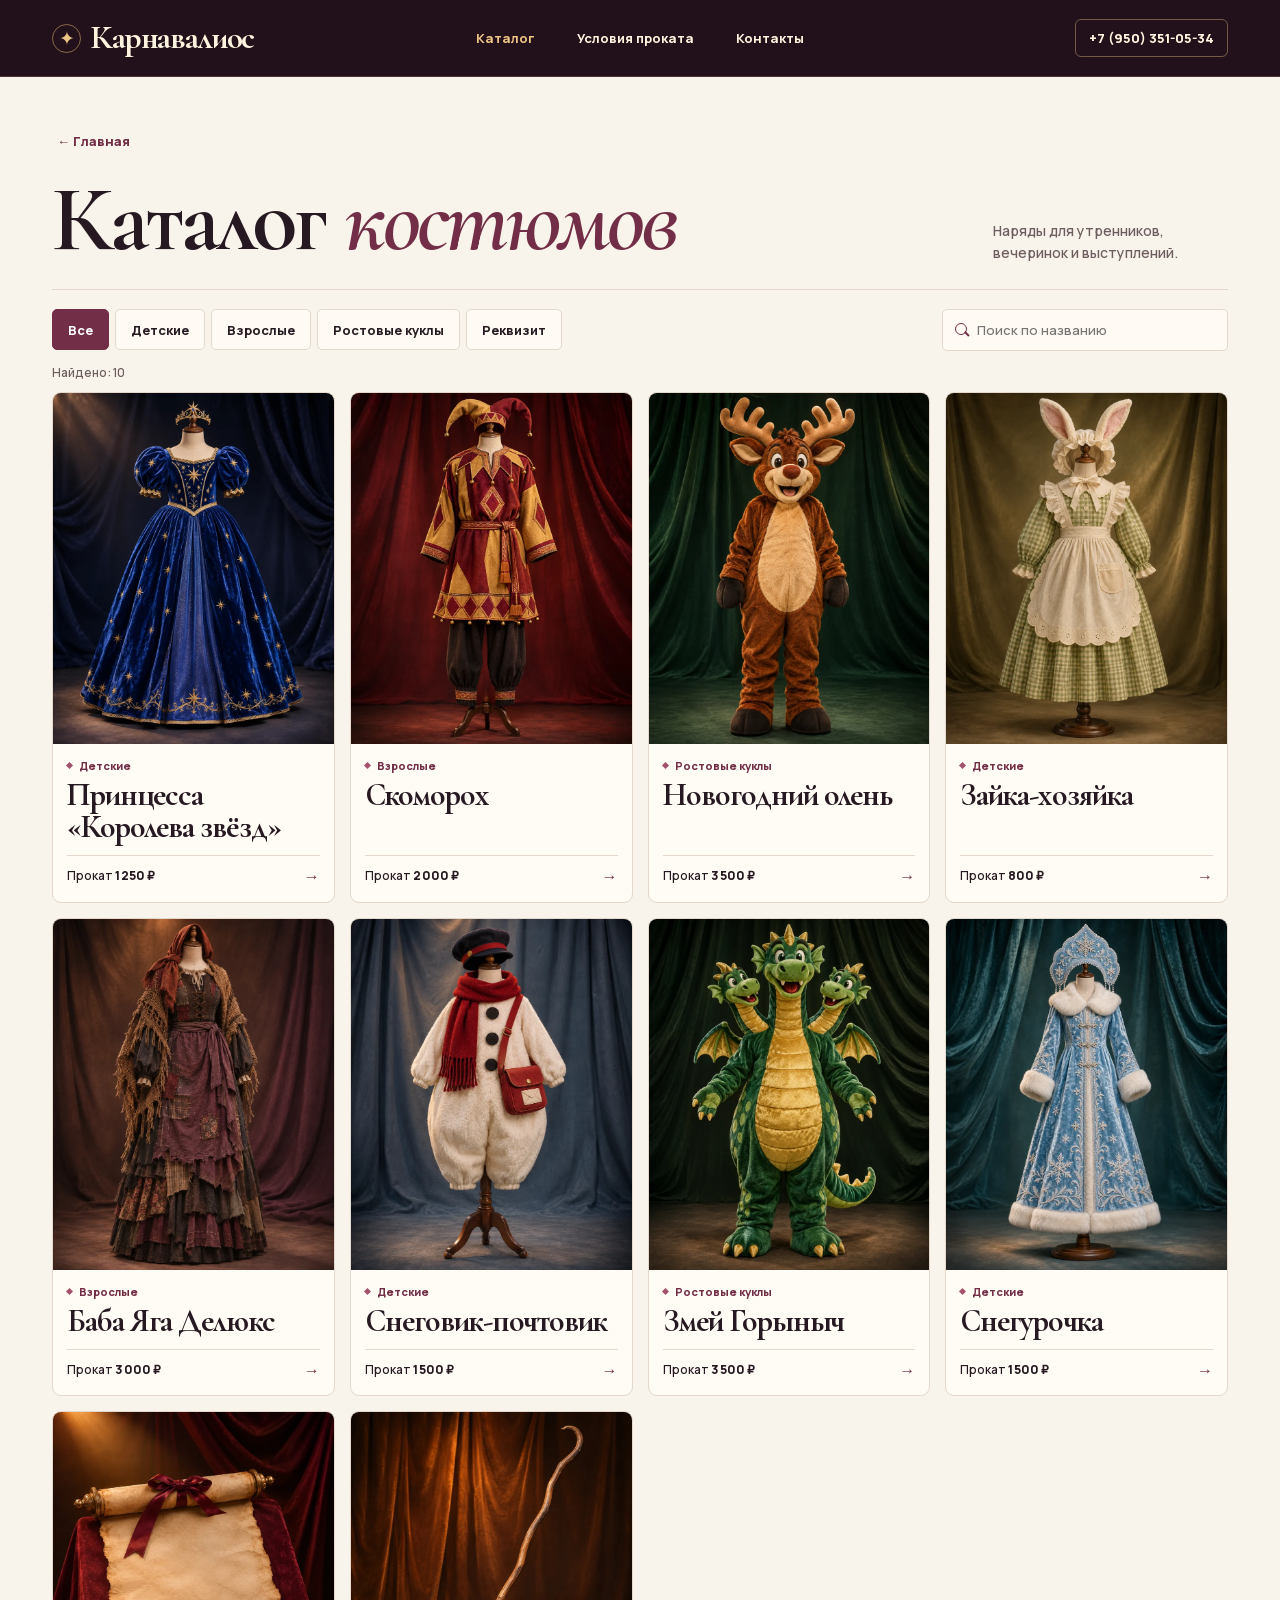
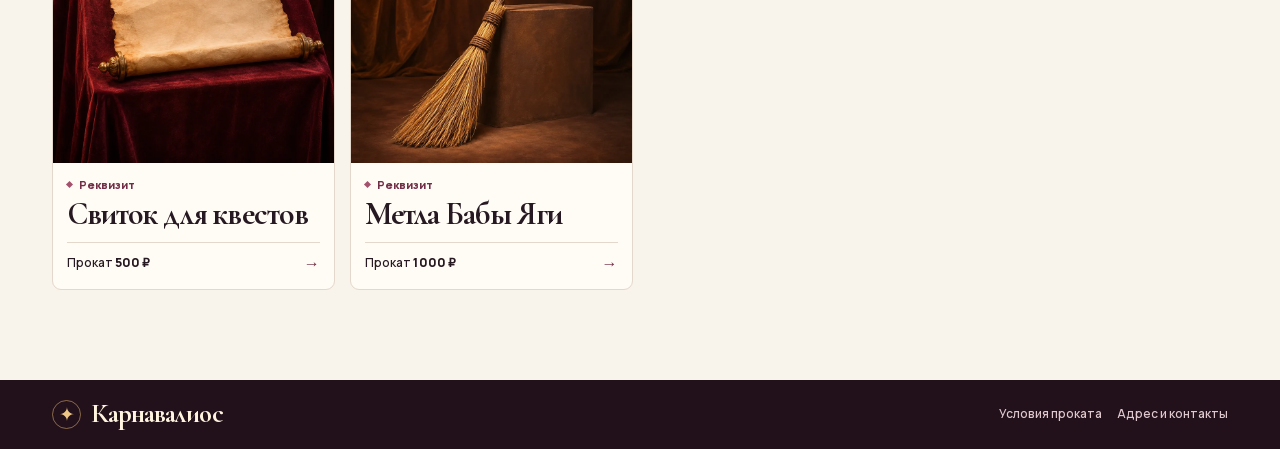
==== catalogue.html @ c1045f60 "Publish Carnavalios with virtual try-on" ====
<!doctype html>
<html lang="ru">
<head>
  <meta charset="utf-8">
  <meta name="viewport" content="width=device-width, initial-scale=1">
  <meta name="robots" content="noindex">
  <meta name="theme-color" content="#26131c">
  <meta name="description" content="Каталог детских и взрослых карнавальных костюмов, ростовых кукол и реквизита в Нижнем Новгороде.">
  <title>Каталог костюмов — Карнавалиос</title>
  <link rel="stylesheet" href="style.css">
  <script src="app.js" defer></script>
</head>
<body>
  <a class="skip" href="#main">К содержанию</a>
  <header class="header">
    <div class="wrap header-inner">
      <a class="brand" href="index.html" aria-label="Карнавалиос, главная"><span class="brand-mark" aria-hidden="true">✦</span>Карнавалиос</a>
      <nav class="navigation" aria-label="Основная навигация">
        <a href="catalogue.html" aria-current="page">Каталог</a>
        <a href="index.html#rental">Условия проката</a>
        <a href="index.html#contacts">Контакты</a>
      </nav>
      <a class="header-phone" href="tel:+79503510534">+7 (950) 351-05-34</a>
    </div>
  </header>
  <main id="main">
    <section class="shop wrap" aria-labelledby="shop-title">
      <a class="back-link" href="index.html"><span aria-hidden="true">←</span> Главная</a>
      <div class="shop-heading">
        <h1 id="shop-title">Каталог <em>костюмов</em></h1>
        <p>Наряды для утренников, вечеринок и выступлений.</p>
      </div>

      <div class="shop-toolbar">
        <div class="shop-filters" role="group" aria-label="Разделы каталога">
          <button type="button" data-group="" aria-pressed="true">Все</button>
          <button type="button" data-group="kids" aria-pressed="false">Детские</button>
          <button type="button" data-group="adults" aria-pressed="false">Взрослые</button>
          <button type="button" data-group="mascots" aria-pressed="false">Ростовые куклы</button>
          <button type="button" data-group="props" aria-pressed="false">Реквизит</button>
        </div>
        <label class="shop-search">
          <span class="search-icon" aria-hidden="true"></span>
          <input type="search" id="search" aria-label="Поиск по каталогу" placeholder="Поиск по названию" autocomplete="off">
        </label>
      </div>
      <p class="shop-count" id="results-count" role="status"></p>
      <div class="product-grid" id="products">
        <!-- products:start -->
        <a class="product-card" data-group="kids" href="costumes/princess.html">
          <div class="product-image"><img src="assets/costumes/princess.webp" alt="" width="820" height="1025"></div>
          <div class="product-card-info">
            <p class="product-category">Детские</p>
            <h2>Принцесса «Королева звёзд»</h2>
            <p class="product-bottom"><span>Прокат <strong>1 250 ₽</strong></span><span aria-hidden="true">→</span></p>
          </div>
        </a>
        <a class="product-card" data-group="adults" href="costumes/jester.html">
          <div class="product-image"><img src="assets/costumes/jester.webp" alt="" width="820" height="1025"></div>
          <div class="product-card-info">
            <p class="product-category">Взрослые</p>
            <h2>Скоморох</h2>
            <p class="product-bottom"><span>Прокат <strong>2 000 ₽</strong></span><span aria-hidden="true">→</span></p>
          </div>
        </a>
        <a class="product-card" data-group="mascots" href="costumes/reindeer.html">
          <div class="product-image"><img src="assets/costumes/reindeer.webp" alt="" width="820" height="1025"></div>
          <div class="product-card-info">
            <p class="product-category">Ростовые куклы</p>
            <h2>Новогодний олень</h2>
            <p class="product-bottom"><span>Прокат <strong>3 500 ₽</strong></span><span aria-hidden="true">→</span></p>
          </div>
        </a>
        <a class="product-card" data-group="kids" href="costumes/rabbit.html">
          <div class="product-image"><img src="assets/costumes/rabbit.webp" alt="" width="820" height="1025"></div>
          <div class="product-card-info">
            <p class="product-category">Детские</p>
            <h2>Зайка-хозяйка</h2>
            <p class="product-bottom"><span>Прокат <strong>800 ₽</strong></span><span aria-hidden="true">→</span></p>
          </div>
        </a>
        <a class="product-card" data-group="adults" href="costumes/baba-yaga.html">
          <div class="product-image"><img src="assets/costumes/baba-yaga.webp" alt="" width="820" height="1025" loading="lazy"></div>
          <div class="product-card-info">
            <p class="product-category">Взрослые</p>
            <h2>Баба Яга Делюкс</h2>
            <p class="product-bottom"><span>Прокат <strong>3 000 ₽</strong></span><span aria-hidden="true">→</span></p>
          </div>
        </a>
        <a class="product-card" data-group="kids" href="costumes/snowman.html">
          <div class="product-image"><img src="assets/costumes/snowman.webp" alt="" width="820" height="1025" loading="lazy"></div>
          <div class="product-card-info">
            <p class="product-category">Детские</p>
            <h2>Снеговик-почтовик</h2>
            <p class="product-bottom"><span>Прокат <strong>1 500 ₽</strong></span><span aria-hidden="true">→</span></p>
          </div>
        </a>
        <a class="product-card" data-group="mascots" href="costumes/dragon.html">
          <div class="product-image"><img src="assets/costumes/dragon.webp" alt="" width="820" height="1025" loading="lazy"></div>
          <div class="product-card-info">
            <p class="product-category">Ростовые куклы</p>
            <h2>Змей Горыныч</h2>
            <p class="product-bottom"><span>Прокат <strong>3 500 ₽</strong></span><span aria-hidden="true">→</span></p>
          </div>
        </a>
        <a class="product-card" data-group="kids" href="costumes/snow-maiden.html">
          <div class="product-image"><img src="assets/costumes/snow-maiden.webp" alt="" width="820" height="1025" loading="lazy"></div>
          <div class="product-card-info">
            <p class="product-category">Детские</p>
            <h2>Снегурочка</h2>
            <p class="product-bottom"><span>Прокат <strong>1 500 ₽</strong></span><span aria-hidden="true">→</span></p>
          </div>
        </a>
        <a class="product-card" data-group="props" href="costumes/scroll.html">
          <div class="product-image"><img src="assets/costumes/scroll.webp" alt="" width="820" height="1025" loading="lazy"></div>
          <div class="product-card-info">
            <p class="product-category">Реквизит</p>
            <h2>Свиток для квестов</h2>
            <p class="product-bottom"><span>Прокат <strong>500 ₽</strong></span><span aria-hidden="true">→</span></p>
          </div>
        </a>
        <a class="product-card" data-group="props" href="costumes/broom.html">
          <div class="product-image"><img src="assets/costumes/broom.webp" alt="" width="820" height="1025" loading="lazy"></div>
          <div class="product-card-info">
            <p class="product-category">Реквизит</p>
            <h2>Метла Бабы Яги</h2>
            <p class="product-bottom"><span>Прокат <strong>1 000 ₽</strong></span><span aria-hidden="true">→</span></p>
          </div>
        </a>
        <!-- products:end -->
      </div>
      <div class="empty" id="empty" hidden>
        <p>По этому запросу ничего не нашлось.</p>
        <button type="button" id="reset-filters" class="text-button">Показать все позиции</button>
      </div>
    </section>
  </main>
  <footer class="footer">
    <div class="wrap footer-inner">
      <a class="brand" href="index.html"><span class="brand-mark" aria-hidden="true">✦</span>Карнавалиос</a>
      <nav aria-label="Информация о прокате">
        <a href="index.html#rental">Условия проката</a>
        <a href="index.html#contacts">Адрес и контакты</a>
      </nav>
    </div>
  </footer>
</body>
</html>
---- style.css ----
@font-face { font-family: Manrope; src: url(assets/sans-normal-latin.woff2) format("woff2"); font-weight: 400 800; font-display: swap; }
@font-face { font-family: Manrope; src: url(assets/sans-normal-cyrillic.woff2) format("woff2"); font-weight: 400 800; font-display: swap; unicode-range: U+0400-045F, U+0490-0491, U+04B0-04B1, U+2116; }
@font-face { font-family: Cormorant; src: url(assets/serif-normal-latin.woff2) format("woff2"); font-weight: 500 700; font-display: swap; }
@font-face { font-family: Cormorant; src: url(assets/serif-normal-cyrillic.woff2) format("woff2"); font-weight: 500 700; font-display: swap; unicode-range: U+0400-045F, U+0490-0491, U+04B0-04B1, U+2116; }
@font-face { font-family: Cormorant; src: url(assets/serif-italic-latin.woff2) format("woff2"); font-weight: 500 700; font-style: italic; font-display: swap; }
@font-face { font-family: Cormorant; src: url(assets/serif-italic-cyrillic.woff2) format("woff2"); font-weight: 500 700; font-style: italic; font-display: swap; unicode-range: U+0400-045F, U+0490-0491, U+04B0-04B1, U+2116; }
:root {
  --paper: #f8f4eb;
  --ink: #271921;
  --dark: #26131c;
  --wine: #722e47;
  --quiet: #6d5d5f;
  --line: #e4d8cc;
  --gold: #edc585;
  --ivory: #fff4df;
  --title: Cormorant, Georgia, serif;
  color: var(--ink);
  background: var(--paper);
  font-family: Manrope, Arial, sans-serif;
  font-weight: 550;
  line-height: 1.55;
}
* { box-sizing: border-box; }
html { scroll-behavior: smooth; }
body, p, h1, h2, h3 { margin: 0; }
a { color: inherit; text-decoration: none; }
button, input, select { font: inherit; color: inherit; }
button { cursor: pointer; }
button:disabled { cursor: default; }
img { display: block; width: 100%; height: auto; }
:focus-visible { outline: 2px solid #ad5478; outline-offset: 4px; }
[hidden] { display: none !important; }
.wrap { width: min(100% - 104px, 1264px); margin-inline: auto; }
.skip { position: fixed; top: 8px; left: 8px; z-index: 6; padding: 10px 14px; background: white; clip-path: inset(50%); }
.skip:focus { clip-path: none; }
.header { background: #22101a; color: var(--ivory); border-bottom: 1px solid #eac68a32; }
.header-inner { min-height: 76px; display: grid; grid-template-columns: 1fr auto 1fr; align-items: center; gap: 24px; }
.brand { display: inline-flex; width: max-content; align-items: center; gap: 10px; font: 700 33px/.95 var(--title); letter-spacing: -.035em; }
.brand-mark { width: 29px; height: 29px; display: grid; place-items: center; border: 1px solid #e6bd7685; border-radius: 50%; color: var(--gold); font: 19px/1 Georgia, serif; }
.navigation { display: flex; gap: clamp(20px, 3.3vw, 50px); font-size: 13px; font-weight: 750; }
.navigation a:hover, .header-phone:hover, .footer a:hover { color: var(--gold); }
.header-phone { justify-self: end; border: 1px solid #e9c78a66; border-radius: 6px; padding: 8px 13px; white-space: nowrap; font-size: 13px; font-weight: 800; }
.hero {
  position: relative;
  isolation: isolate;
  color: var(--ivory);
  background: #291019;
  overflow: hidden;
}
.hero::before, .hero::after { content: ""; position: absolute; z-index: -1; inset: 0; }
.hero::before { background: url(assets/hero.webp) center 46% / cover no-repeat; }
.hero::after { background: linear-gradient(90deg, #211019 3%, #221019f0 19%, #2210199c 37%, #22101919 63%, transparent 79%); }
.hero-inner { min-height: clamp(498px, 45vw, 655px); display: flex; align-items: center; }
.hero-content { position: relative; width: min(58%, 665px); padding-block: 48px 58px; }
.location { display: flex; align-items: center; gap: 9px; color: #f2d4a2; font-size: 12px; font-weight: 750; }
.location::before { content: ""; width: 6px; height: 6px; flex: none; background: var(--gold); transform: rotate(45deg); }
h1, h2 { font-family: var(--title); font-weight: 650; letter-spacing: -.042em; }
h1 { font-size: clamp(65px, 6.55vw, 101px); line-height: .84; margin: 25px 0 22px; }
h1 em { color: var(--gold); font-weight: 600; }
.hero-description { max-width: 370px; font-size: clamp(14px, 1.18vw, 17px); color: #f1ded1; }
.button { display: inline-flex; min-height: 46px; align-items: center; justify-content: center; gap: 16px; border: 1px solid transparent; border-radius: 6px; padding: 10px 17px; font-size: 13px; font-weight: 800; line-height: 1.3; transition: background .2s, color .2s, border-color .2s; text-align: center; }
.hero .button { margin-top: 25px; min-height: 50px; }
.button-gold { background: var(--gold); color: #27171e; }
.button-gold:hover { background: #ffda9b; }
.button-outline { background: transparent; border-color: #b99e9b; color: var(--ink); }
.button-outline:hover { background: #f1e6dd; border-color: var(--wine); }
.button-dark { background: var(--wine); color: white; }
.button-dark:hover { background: #562138; }
section[id] { scroll-margin-top: 16px; }
.catalogue { padding-block: clamp(55px, 6.2vw, 88px); }
.section-heading { display: flex; align-items: end; justify-content: space-between; gap: 24px; margin-bottom: 25px; }
h2 { font-size: clamp(43px, 5.4vw, 77px); line-height: .92; }
h2 em { color: var(--wine); font-weight: 600; }
.collections { display: grid; grid-template-columns: repeat(4, minmax(0, 1fr)); gap: 12px; }
.collection {
  position: relative;
  isolation: isolate;
  display: grid;
  align-items: end;
  min-height: clamp(164px, 18vw, 247px);
  border: 1px solid transparent;
  border-radius: 8px;
  overflow: hidden;
  text-align: left;
  padding: 0;
  background: #361c2d;
  color: #fff3de;
}
.collection img { position: absolute; inset: 0; height: 100%; object-fit: cover; object-position: 50% 47%; transition: transform .4s ease; }
.collection:hover img { transform: scale(1.045); }
.collection::after { content: ""; position: absolute; inset: 26% 0 0; background: linear-gradient(transparent, #170a13e9); pointer-events: none; }
.collection-name { position: relative; z-index: 1; display: flex; justify-content: space-between; align-items: center; gap: 8px; padding: 11px 15px; font: 700 clamp(23px, 2.6vw, 38px)/1 var(--title); letter-spacing: -.025em; }
.collection-name span { font: 16px/1 Manrope, sans-serif; color: var(--gold); }
.catalogue-link, .back-link, .breadcrumbs { color: var(--wine); font-size: 13px; font-weight: 800; }
.catalogue-link { padding: 5px 0; flex: none; }
.catalogue-link span, .back-link span, .breadcrumbs a span { margin-inline-start: 5px; }
.catalogue-link:hover, .back-link:hover, .breadcrumbs a:hover { text-decoration: underline; text-underline-offset: 4px; }

.rental {
  background: radial-gradient(ellipse at 50% 0, #5b293c 0, transparent 55%), #291620;
  color: var(--ivory);
  padding-block: clamp(58px, 7vw, 104px);
}
.rental-heading { text-align: center; margin-bottom: clamp(26px, 4vw, 45px); }
.rental h2 em { color: var(--gold); }
.rental-heading > p { margin-top: 14px; color: #e5ced0; font-size: 14px; }
.rental-scenes { display: grid; grid-template-columns: repeat(3, minmax(0, 1fr)); gap: 16px; margin: 0; padding: 0; list-style: none; }
.rental-scene {
  display: flex;
  flex-direction: column;
  min-width: 0;
  overflow: hidden;
  border: 1px solid #e3b78149;
  border-radius: 10px;
  background: #311923;
  transition: border-color .25s, transform .25s;
}
.rental-scene:hover { transform: translateY(-5px); border-color: #e3b7819a; }
.scene-art {
  position: relative;
  display: grid;
  place-items: center;
  min-height: 125px;
  color: #efc688;
  background: radial-gradient(ellipse at 50% -9%, #d5a36656, transparent 72%), #3b1b2b;
  overflow: hidden;
  border-bottom: 1px dashed #e3b78149;
}
.rental-scene:nth-child(2) .scene-art { background-color: #362330; }
.rental-scene:nth-child(3) .scene-art { background-color: #4b2531; }
.scene-art::before, .scene-art::after { content: ""; position: absolute; width: 85%; height: 42%; bottom: -31%; border: 1px solid #e3b78133; border-radius: 50%; }
.scene-art::after { width: 68%; bottom: -35%; }
.scene-icon { display: block; position: relative; }
.icon-hanger { width: 66px; height: 51px; }
.icon-hanger::before {
  content: "";
  position: absolute;
  width: 14px;
  height: 16px;
  top: 0;
  left: 24px;
  border: 2px solid currentColor;
  border-left-color: transparent;
  border-radius: 50% 50% 42% 0;
  transform: rotate(-19deg);
}
.icon-hanger::after {
  content: "";
  position: absolute;
  inset: 13px 0 2px;
  background: currentColor;
  clip-path: polygon(50% 0, 100% 77%, 100% 100%, 0 100%, 0 77%, 50% 0, 50% 8%, 3.5% 81%, 3.5% 94%, 96.5% 94%, 96.5% 81%, 50% 8%);
}
.icon-calendar { width: 55px; height: 47px; margin-top: 6px; border: 2px solid currentColor; border-radius: 6px; }
.icon-calendar::before, .icon-calendar::after {
  content: "";
  position: absolute;
  inset: -8px auto auto 12px;
  width: 2px;
  height: 13px;
  background: currentColor;
  box-shadow: 25px 0 currentColor;
  border-radius: 10px;
}
.icon-calendar::after { inset: 11px 0 auto; width: auto; height: 2px; box-shadow: none; border-radius: 0; }
.icon-calendar i { position: absolute; inset: 21px auto auto 20px; width: 14px; height: 8px; border: solid currentColor; border-width: 0 0 2px 2px; transform: rotate(-45deg); }
.icon-ticket { width: 66px; height: 42px; transform: rotate(-12deg); border: 2px solid currentColor; border-radius: 5px; }
.icon-ticket::before { content: ""; position: absolute; inset: 0 15px 0 auto; border-left: 1px dashed currentColor; }
.icon-ticket i { display: grid; height: 100%; width: 47px; place-items: center; font: 22px/1 Georgia, serif; }
.scene-copy { display: flex; flex: 1; flex-direction: column; align-items: start; gap: 8px; padding: clamp(17px, 2.15vw, 28px); }
.scene-copy .scene-number, .ticket-label { color: var(--gold); font-size: 10px; font-weight: 850; letter-spacing: .17em; text-transform: uppercase; }
.scene-copy h3 { font: 700 clamp(28px, 3vw, 40px)/.96 var(--title); letter-spacing: -.03em; }
.scene-copy p { color: #e9d7d7; font-size: 13px; }
.scene-copy a { padding-top: 10px; margin-top: auto; color: var(--gold); font-size: 12px; font-weight: 800; }
.scene-copy a:hover, .rental-questions a:hover { text-decoration: underline; text-underline-offset: 3px; }
.scene-copy a span { margin-left: 4px; }
.rental-questions { margin: clamp(25px, 3vw, 42px) auto 0; max-width: 780px; }
.rental-questions details { border-bottom: 1px solid #e4bac442; padding: 11px 0; }
.rental-questions details:first-child { border-top: 1px solid #e4bac442; }
.rental-questions summary { cursor: pointer; list-style: none; display: flex; justify-content: space-between; gap: 15px; align-items: center; font-size: 13px; font-weight: 800; }
.rental-questions summary::-webkit-details-marker { display: none; }
.rental-questions summary::after { content: "+"; color: var(--gold); font-size: 18px; line-height: 1; }
.rental-questions [open] summary::after { content: "−"; }
.rental-questions p, .rental-questions a { margin-top: 7px; color: #e0cbd0; font-size: 13px; }
.rental-questions a { display: inline-block; color: var(--gold); }
.in-view { animation: enter-stage .58s both; }
.rental-scene:nth-child(2).in-view { animation-delay: .09s; }
.rental-scene:nth-child(3).in-view { animation-delay: .18s; }
.scene-art .scene-icon { transition: scale .25s; }
.rental-scene:hover .scene-icon { scale: 1.13; }
@keyframes enter-stage { from { translate: 0 15px; } to { translate: 0 0; } }

.contacts { padding-block: clamp(55px, 7vw, 97px); }
.contact-intro { display: grid; grid-template-columns: 1fr minmax(180px, 285px) auto; gap: clamp(14px, 3vw, 42px); align-items: end; margin-bottom: 24px; }
.contact-intro > p { color: var(--quiet); font-size: 14px; }
.contact-email { color: var(--wine); font-size: 13px; font-weight: 800; overflow-wrap: anywhere; }
.contact-email:hover { text-decoration: underline; text-underline-offset: 4px; }
.contact-stage {
  padding: clamp(20px, 5vw, 68px);
  border-radius: 11px;
  background:
    radial-gradient(ellipse at 50% -12%, #a35064 0%, #682c43 34%, #2d1422 89%);
  box-shadow: inset 0 0 50px #200c18aa;
  position: relative;
  isolation: isolate;
  overflow: hidden;
}
.contact-stage::before {
  content: "";
  position: absolute;
  inset: 0;
  background: repeating-linear-gradient(95deg, #200c1988, #2b0a1900 26px, #ff947528 43px, #240b1b55 70px);
  mask-image: linear-gradient(90deg, black, transparent 41%, transparent 59%, black);
  z-index: -1;
}
.visit-ticket {
  --ticket-cut: #572438;
  display: grid;
  grid-template-columns: 1.6fr 1fr;
  position: relative;
  width: min(100%, 880px);
  margin-inline: auto;
  border-radius: 10px;
  background: #f9ead0;
  box-shadow: 0 15px 28px #17081266;
}
.visit-main, .visit-stub { padding: clamp(20px, 4vw, 48px); }
.visit-main .ticket-label, .visit-stub .ticket-label { color: var(--wine); }
.ticket-city { margin-top: 12px; color: var(--quiet); font-size: 13px; }
.ticket-address { margin: 3px 0 8px; font: 700 clamp(29px, 4.05vw, 53px)/.92 var(--title); letter-spacing: -.04em; }
.ticket-route, .visit-stub > p:last-child { color: var(--quiet); font-size: 12px; }
.visit-main .button { margin-top: 17px; }
.visit-stub { position: relative; display: flex; flex-direction: column; justify-content: center; align-items: center; border-left: 1px dashed #b68b7f; text-align: center; }
.visit-stub::before, .visit-stub::after { content: ""; position: absolute; inset: -9px auto auto -10px; width: 19px; height: 19px; border-radius: 50%; background: var(--ticket-cut); }
.visit-stub::after { inset: auto auto -9px -10px; background: #341725; }
.ticket-star { display: grid; place-items: center; width: 38px; height: 38px; margin-bottom: 10px; border: 1px solid #b48372; border-radius: 50%; font: 21px/1 Georgia, serif; color: var(--wine); }
.contact-phone { display: block; margin: 6px 0 3px; font: 700 clamp(22px, 3.1vw, 39px)/1 var(--title); white-space: nowrap; }
.contact-phone:hover { color: var(--wine); }

.shop { padding-block: clamp(28px, 4vw, 53px) clamp(60px, 7vw, 95px); }
.shop-heading { display: flex; align-items: end; justify-content: space-between; gap: 24px; padding: 23px 0 25px; border-bottom: 1px solid var(--line); }
.shop h1, .product-detail h1 { margin: 0; line-height: .94; }
.shop h1 { font-size: clamp(52px, 7.3vw, 98px); }
.shop h1 em { color: var(--wine); }
.shop-heading > p { max-width: 235px; color: var(--quiet); font-size: 14px; }
.shop-toolbar { display: flex; gap: 16px; justify-content: space-between; align-items: center; margin-top: 19px; }
.shop-filters { display: flex; flex-wrap: wrap; gap: 6px; }
.shop-filters button { min-height: 41px; padding: 6px 15px; border: 1px solid var(--line); border-radius: 5px; background: #fffbf4; font-size: 13px; font-weight: 750; }
.shop-filters button:hover { border-color: var(--wine); }
.shop-filters button[aria-pressed="true"] { color: white; border-color: var(--wine); background: var(--wine); }
.shop-search { position: relative; min-width: 155px; width: min(25vw, 286px); }
.shop-search input { width: 100%; min-height: 42px; border: 1px solid var(--line); border-radius: 5px; background: #fffbf4; padding: 6px 10px 6px 34px; font-size: 13px; }
.search-icon { width: 12px; height: 12px; position: absolute; inset: 14px auto auto 13px; border: 1.5px solid var(--wine); border-radius: 50%; pointer-events: none; }
.search-icon::after { content: ""; width: 6px; height: 1.5px; position: absolute; inset: 9px auto auto 8px; background: var(--wine); transform: rotate(45deg); }
.shop-count { min-height: 20px; margin: 13px 0 8px; color: var(--quiet); font-size: 12px; }
.product-grid { display: grid; grid-template-columns: repeat(4, minmax(0, 1fr)); gap: 15px; }
.product-card { display: flex; flex-direction: column; border: 1px solid var(--line); border-radius: 9px; overflow: hidden; background: #fffbf5; transition: border-color .24s, box-shadow .24s; }
.product-card:hover { border-color: #b98999; box-shadow: 0 9px 24px #42203216; }
.product-image { background: #32232e; overflow: hidden; aspect-ratio: 4 / 5; }
.product-image img { height: 100%; object-fit: cover; transition: transform .4s; }
.product-card:hover img { transform: scale(1.045); }
.product-card-info { display: flex; flex-direction: column; flex: 1; gap: 5px; padding: 13px 14px; }
.product-category { display: flex; align-items: center; gap: 7px; color: var(--wine); font-size: 11px; font-weight: 800; }
.product-category::before { content: ""; width: 5px; height: 5px; flex: none; background: #a4516e; transform: rotate(45deg); }
.product-card h2 { font: 700 clamp(24px, 2.5vw, 34px)/1 var(--title); letter-spacing: -.03em; margin-bottom: 7px; }
.product-bottom { border-top: 1px solid var(--line); margin-top: auto; padding-top: 8px; display: flex; justify-content: space-between; align-items: center; gap: 4px; font-size: 12px; }
.product-bottom strong { font-weight: 850; white-space: nowrap; }
.product-bottom > span:last-child { color: var(--wine); font-size: 16px; }
.empty { padding: 21px; border: 1px dashed var(--line); border-radius: 8px; color: var(--quiet); font-size: 14px; }
.text-button { border: 0; padding: 5px 0 0; color: var(--wine); background: none; text-decoration: underline; text-underline-offset: 3px; }

.product-page { padding-block: clamp(25px, 3.5vw, 47px) clamp(50px, 6.5vw, 88px); }
.breadcrumbs { display: flex; align-items: center; gap: 12px; margin-bottom: 19px; }
.product-layout { display: grid; grid-template-columns: minmax(0, .92fr) minmax(0, 1fr); align-items: start; gap: clamp(24px, 5.5vw, 80px); }
.product-gallery { margin: 0; }
.product-gallery img { background: #32232e; border-radius: 10px; aspect-ratio: 4 / 5; object-fit: cover; }
.product-gallery figcaption { margin-top: 7px; color: var(--quiet); font-size: 11px; }
.product-detail { padding-top: clamp(6px, 2.4vw, 34px); }
.product-detail h1 { margin: 12px 0 19px; font-size: clamp(42px, 5.75vw, 81px); }
.detail-prices { display: flex; align-items: baseline; flex-wrap: wrap; gap: 6px 18px; }
.detail-rent, .sale-price { display: flex; align-items: baseline; gap: 8px; color: var(--quiet); font-size: 13px; }
.detail-rent strong { color: var(--wine); font: 700 41px/1 var(--title); white-space: nowrap; }
.sale-price strong { color: var(--ink); white-space: nowrap; }
.detail-note { color: var(--quiet); margin-top: 5px; font-size: 12px; }
.product-description { margin-top: 21px; font-size: 15px; }
.product-specs { margin: 16px 0 20px; }
.product-specs > div { display: grid; grid-template-columns: minmax(110px, .6fr) 1fr; gap: 12px; padding: 8px 0; border-bottom: 1px solid var(--line); font-size: 12px; }
.product-specs dt { color: var(--quiet); }
.product-specs dd { margin: 0; font-weight: 750; }
.product-actions { display: flex; flex-wrap: wrap; gap: 8px; }
.try-on { display: grid; grid-template-columns: auto 1fr auto; align-items: center; gap: 10px; padding: 13px; margin-top: 20px; border: 1px dashed #ba8999; border-radius: 8px; background: #f7e9eb; }
.try-icon { display: grid; place-items: center; width: 33px; height: 33px; color: var(--wine); border-radius: 50%; background: #f0d7de; font: 19px/1 Georgia, serif; }
.try-on h2 { font: 700 26px/1 var(--title); color: var(--wine); margin-bottom: 4px; }
.try-on p { font-size: 11px; color: var(--quiet); }
.try-on .button { min-height: 40px; padding-inline: 13px; }
.source-link { display: inline-block; margin-top: 14px; text-decoration: underline; text-underline-offset: 3px; color: var(--wine); font-size: 12px; }

.footer { background: #22101a; color: var(--ivory); }
.footer-inner { display: flex; justify-content: space-between; gap: 18px; align-items: center; padding-block: 20px; }
.footer .brand { font-size: 27px; }
.footer nav { display: flex; gap: 15px; flex-wrap: wrap; font-size: 12px; color: #dfc9ce; }
.navigation [aria-current] { color: var(--gold); }

@media (max-width: 1080px) {
  .wrap { width: calc(100% - 65px); }
  .hero-content { width: 67%; }
  .product-grid { grid-template-columns: repeat(3, minmax(0, 1fr)); }
}
@media (max-width: 760px) {
  .wrap { width: calc(100% - 36px); }
  .header-inner { grid-template-columns: 1fr auto; min-height: 64px; gap: 8px 10px; padding-block: 11px 9px; }
  .navigation { grid-row: 2; grid-column: 1 / -1; gap: 21px; font-size: 11px; }
  .header-phone { grid-row: 1; grid-column: 2; font-size: 11px; padding: 6px 8px; }
  .brand { font-size: 28px; gap: 6px; }
  .brand-mark { width: 25px; height: 25px; font-size: 15px; }
  .hero-inner { min-height: 475px; }
  .hero-content { width: 74%; }
  .hero::before { background-position: 63% center; }
  .hero::after { background: linear-gradient(90deg, #211019fa, #221019ca 38%, #22101949 75%, #22101908); }
  h1 { font-size: clamp(48px, 8.7vw, 68px); }
  .section-heading, .shop-heading { align-items: start; flex-direction: column; gap: 9px; }
  .collections, .product-grid { grid-template-columns: repeat(2, minmax(0, 1fr)); }
  .collections { gap: 8px; }
  .collection { min-height: clamp(130px, 28vw, 200px); }
  .collection-name { padding: 9px 10px; }
  .rental-scenes { gap: 9px; }
  .scene-art { min-height: 100px; }
  .contact-intro { display: flex; flex-wrap: wrap; align-items: center; gap: 9px 22px; }
  .contact-intro h2 { width: 100%; }
  .contact-intro p { max-width: 360px; }
  .product-layout { grid-template-columns: 1fr; gap: 16px; }
  .product-gallery { width: min(100%, 540px); }
  .product-gallery img { max-height: 68vh; object-fit: contain; }
  .product-detail { max-width: 540px; }
  .footer-inner { flex-direction: column; align-items: start; }
}
@media (max-width: 590px) {
  .rental-heading { text-align: left; }
  .rental-scenes { grid-template-columns: 1fr; }
  .rental-scene { display: grid; grid-template-columns: 83px minmax(0, 1fr); }
  .scene-art { border-bottom: 0; border-right: 1px dashed #e3b78149; }
  .scene-icon { scale: .75; }
  .rental-scene:hover .scene-icon { scale: .85; }
  .shop-toolbar { flex-wrap: wrap; gap: 9px; }
  .shop-search { width: 100%; }
  .shop-filters button { min-height: 38px; padding-inline: 10px; font-size: 12px; }
  .visit-ticket { grid-template-columns: 1fr; }
  .visit-stub { border-left: 0; border-top: 1px dashed #b68b7f; align-items: start; text-align: left; padding-left: 67px; }
  .visit-stub::before { inset: -10px auto auto -9px; }
  .visit-stub::after { inset: -10px -9px auto auto; }
  .ticket-star { position: absolute; inset: 23px auto auto 20px; width: 32px; height: 32px; }
}
@media (max-width: 480px) {
  .hero-inner { min-height: 0; align-items: end; }
  .hero-content { width: 100%; padding: 172px 0 24px; }
  .hero::before { background-size: auto 355px; background-position: 73% 0; }
  .hero::after { background: linear-gradient(0deg, #211019 0%, #211019 20%, #221019ee 38%, #22101911 72%); }
  h1 { margin-block: 15px 13px; font-size: clamp(47px, 12vw, 59px); }
  .hero-description { max-width: 295px; }
  .hero .button { margin-top: 17px; }
  .collection-name { font-size: clamp(19px, 5.4vw, 26px); }
  .collection-name span { font-size: 12px; }
  .product-grid { gap: 8px; }
  .product-card-info { padding: 10px; }
  .product-category { font-size: 10px; }
  .product-bottom { font-size: 10px; }
  .try-on { grid-template-columns: auto 1fr; }
  .try-on button { grid-column: 2; justify-self: start; }
}
@media (prefers-reduced-motion: reduce) {
  *, *::before, *::after { scroll-behavior: auto !important; transition: none !important; animation: none !important; }
}

.fitting {
  width: min(900px, calc(100% - 32px));
  max-height: calc(100dvh - 28px);
  margin: auto;
  padding: clamp(18px, 3vw, 33px);
  overflow: auto;
  border: 1px solid #d4b6b7;
  border-radius: 13px;
  background: var(--paper);
  color: var(--ink);
}
.fitting::backdrop { background: #21101cd9; }
body:has(.fitting[open]) { overflow: hidden; }
.fitting-header { display: flex; align-items: start; justify-content: space-between; gap: 15px; margin-bottom: 19px; }
.fitting-header h2 { font-size: clamp(38px, 5vw, 59px); }
.fitting-costume { color: var(--wine); font-size: 12px; font-weight: 800; margin-bottom: 4px; }
.fitting-close {
  display: grid;
  place-items: center;
  flex: none;
  width: 42px;
  height: 42px;
  padding: 0;
  border: 1px solid var(--line);
  border-radius: 50%;
  background: #fffbf5;
  color: var(--wine);
  font: 26px/1 Manrope, sans-serif;
}
.fitting-close:hover { background: #f2e0e2; }
.fitting-start {
  min-height: 218px;
  display: flex;
  flex-direction: column;
  justify-content: center;
  align-items: center;
  gap: 12px;
  padding: 20px;
  background: radial-gradient(ellipse at 50% 0, #f7e0e1, transparent 88%), #fcf7ee;
  border: 1px dashed #bd939f;
  border-radius: 9px;
  text-align: center;
}
.fitting-start p { max-width: 390px; color: var(--quiet); font-size: 14px; }
.fitting-star {
  display: grid;
  place-items: center;
  width: 44px;
  height: 44px;
  border: 1px solid #cfaab3;
  border-radius: 50%;
  color: var(--wine);
  font: 24px/1 Georgia, serif;
}
.fitting-editor { display: grid; grid-template-columns: minmax(0, 1.3fr) minmax(0, 1fr); align-items: center; gap: clamp(16px, 3vw, 28px); }
.fitting-preview {
  display: grid;
  place-items: center;
  min-height: 160px;
  min-width: 0;
  padding: 10px;
  overflow: hidden;
  background: radial-gradient(ellipse at 50% 0, #552d42, #27141f 72%);
  border: 1px solid #553242;
  border-radius: 9px;
}
.fitting-preview canvas {
  display: block;
  width: auto;
  height: auto;
  max-width: 100%;
  max-height: min(55vh, 570px);
  border-radius: 3px;
  touch-action: none;
  cursor: grab;
}
.fitting-preview canvas:active { cursor: grabbing; }
.fitting-controls { display: grid; gap: 12px; }
.fitting-controls > p { color: var(--quiet); font-size: 13px; }
.fitting-controls label { display: grid; gap: 4px; font-size: 12px; font-weight: 800; }
.fitting-controls label span { display: flex; justify-content: space-between; gap: 8px; }
.fitting-controls output { color: var(--wine); font-variant-numeric: tabular-nums; }
.fitting-controls input[type="range"] { width: 100%; min-height: 23px; margin: 0; accent-color: var(--wine); cursor: pointer; }
.fitting-actions { display: flex; flex-wrap: wrap; gap: 6px; }
.fitting-actions .button { min-height: 39px; padding: 6px 9px; font-size: 11px; }
.fitting-actions .button[aria-pressed="true"] { background: #efdde2; border-color: var(--wine); }
.fitting-status { margin-top: 13px; color: var(--wine); font-size: 13px; font-weight: 800; }
.fitting-status:empty { display: none; }
.fitting-privacy { margin-top: 10px; color: var(--quiet); font-size: 12px; }

@media (max-width: 600px) {
  .fitting { width: calc(100% - 16px); }
  .fitting-editor { grid-template-columns: 1fr; }
  .fitting-preview canvas { max-height: min(42vh, 430px); }
  .fitting-controls { gap: 8px; }
}
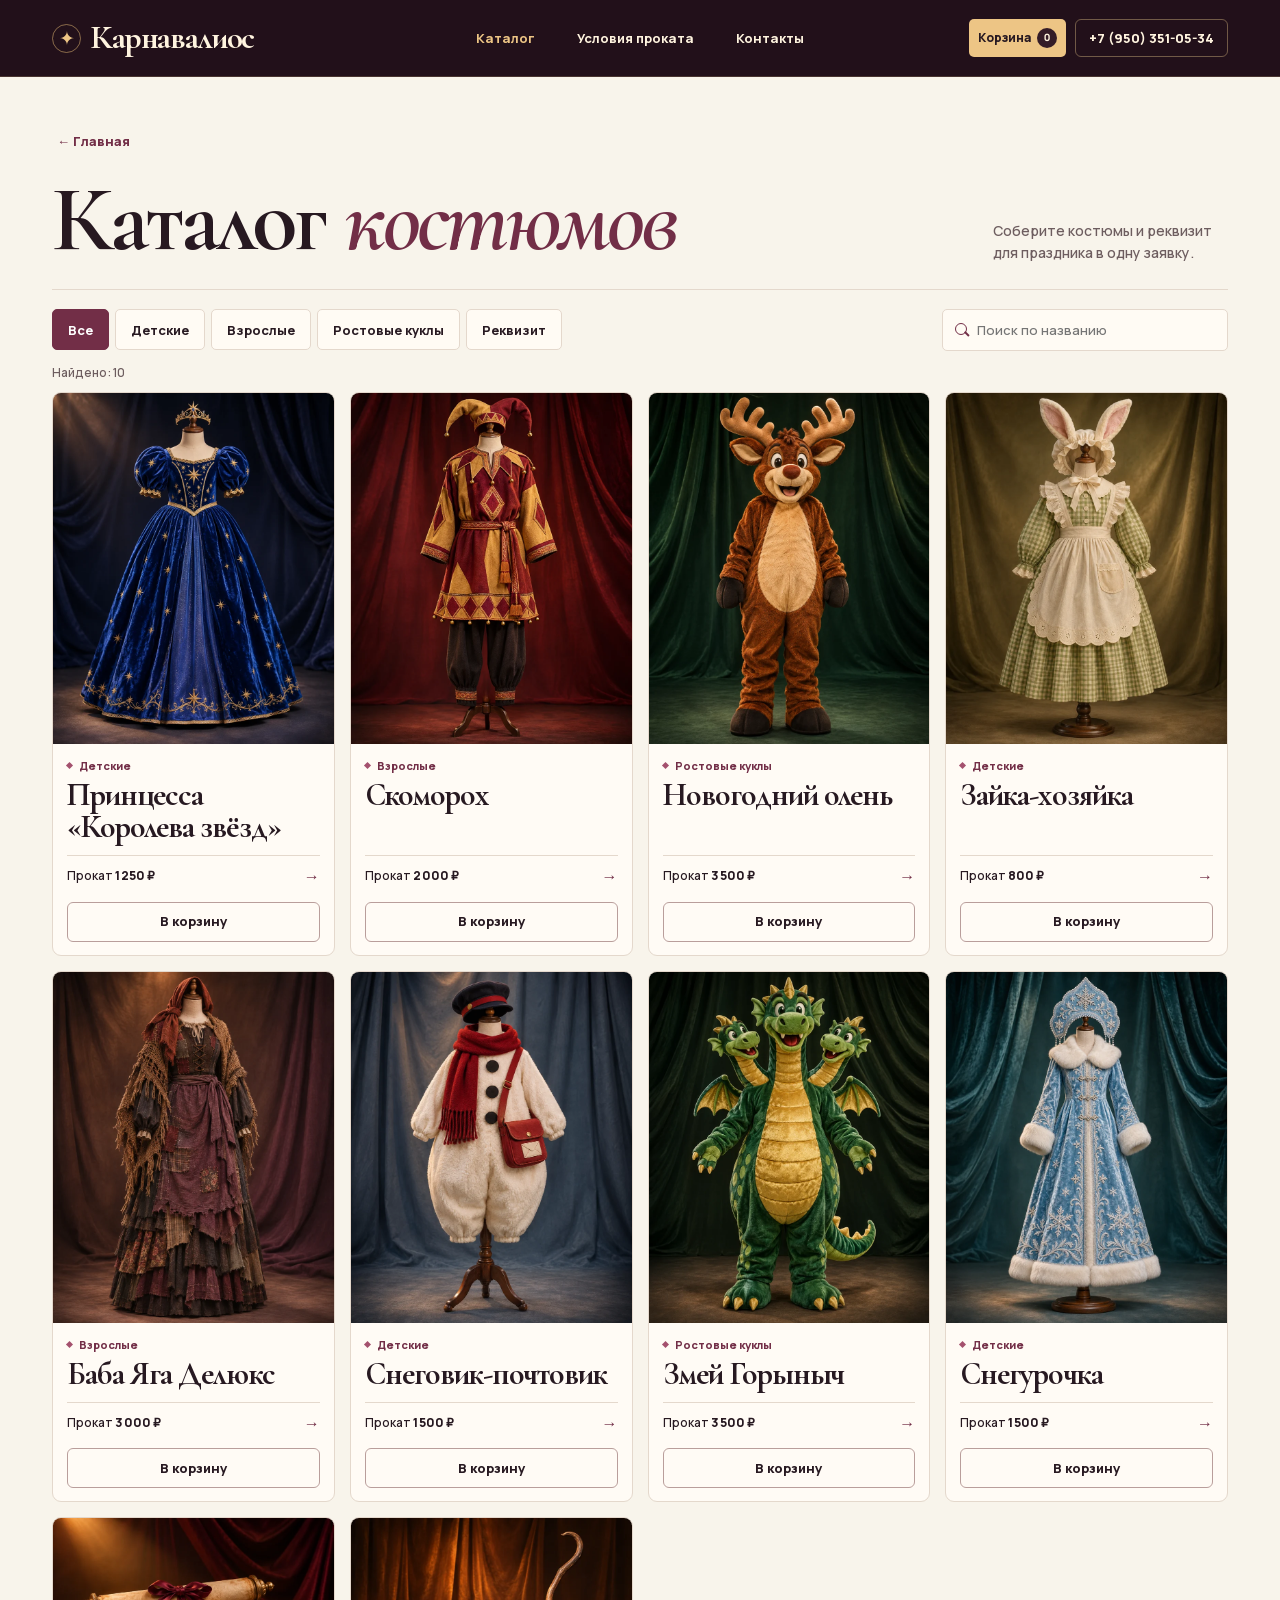
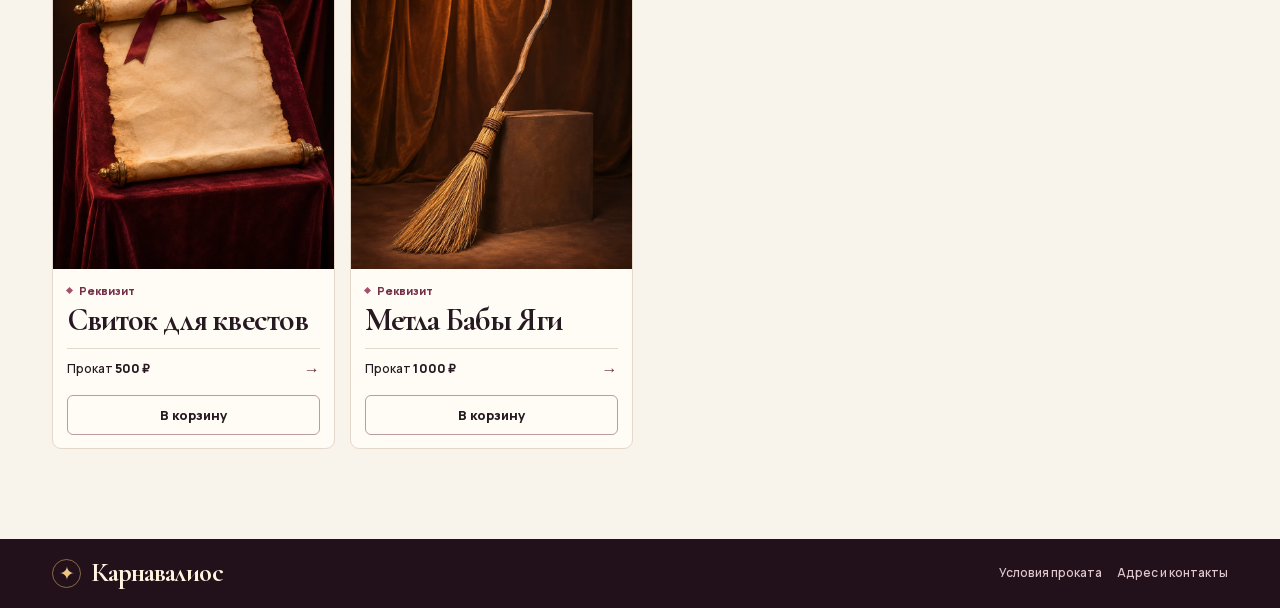
==== commit aaf498f7: "Add rental cart and remove virtual try-on" ====
--- a/catalogue.html
+++ b/catalogue.html
@@ -9,6 +9,7 @@
   <title>Каталог костюмов — Карнавалиос</title>
   <link rel="stylesheet" href="style.css">
   <script src="app.js" defer></script>
+  <script src="rental-cart.js" defer></script>
 </head>
 <body>
   <a class="skip" href="#main">К содержанию</a>
@@ -20,7 +21,10 @@
         <a href="index.html#rental">Условия проката</a>
         <a href="index.html#contacts">Контакты</a>
       </nav>
-      <a class="header-phone" href="tel:+79503510534">+7 (950) 351-05-34</a>
+      <div class="header-actions">
+        <a class="header-cart" href="cart.html">Корзина <span data-cart-count>0</span></a>
+        <a class="header-phone" href="tel:+79503510534">+7 (950) 351-05-34</a>
+      </div>
     </div>
   </header>
   <main id="main">
@@ -28,7 +32,7 @@
       <a class="back-link" href="index.html"><span aria-hidden="true">←</span> Главная</a>
       <div class="shop-heading">
         <h1 id="shop-title">Каталог <em>костюмов</em></h1>
-        <p>Наряды для утренников, вечеринок и выступлений.</p>
+        <p>Соберите костюмы и реквизит для праздника в одну заявку.</p>
       </div>
 
       <div class="shop-toolbar">
@@ -47,86 +51,116 @@
       <p class="shop-count" id="results-count" role="status"></p>
       <div class="product-grid" id="products">
         <!-- products:start -->
-        <a class="product-card" data-group="kids" href="costumes/princess.html">
-          <div class="product-image"><img src="assets/costumes/princess.webp" alt="" width="820" height="1025"></div>
-          <div class="product-card-info">
-            <p class="product-category">Детские</p>
-            <h2>Принцесса «Королева звёзд»</h2>
-            <p class="product-bottom"><span>Прокат <strong>1 250 ₽</strong></span><span aria-hidden="true">→</span></p>
-          </div>
-        </a>
-        <a class="product-card" data-group="adults" href="costumes/jester.html">
-          <div class="product-image"><img src="assets/costumes/jester.webp" alt="" width="820" height="1025"></div>
-          <div class="product-card-info">
-            <p class="product-category">Взрослые</p>
-            <h2>Скоморох</h2>
-            <p class="product-bottom"><span>Прокат <strong>2 000 ₽</strong></span><span aria-hidden="true">→</span></p>
-          </div>
-        </a>
-        <a class="product-card" data-group="mascots" href="costumes/reindeer.html">
-          <div class="product-image"><img src="assets/costumes/reindeer.webp" alt="" width="820" height="1025"></div>
-          <div class="product-card-info">
-            <p class="product-category">Ростовые куклы</p>
-            <h2>Новогодний олень</h2>
-            <p class="product-bottom"><span>Прокат <strong>3 500 ₽</strong></span><span aria-hidden="true">→</span></p>
-          </div>
-        </a>
-        <a class="product-card" data-group="kids" href="costumes/rabbit.html">
-          <div class="product-image"><img src="assets/costumes/rabbit.webp" alt="" width="820" height="1025"></div>
-          <div class="product-card-info">
-            <p class="product-category">Детские</p>
-            <h2>Зайка-хозяйка</h2>
-            <p class="product-bottom"><span>Прокат <strong>800 ₽</strong></span><span aria-hidden="true">→</span></p>
-          </div>
-        </a>
-        <a class="product-card" data-group="adults" href="costumes/baba-yaga.html">
-          <div class="product-image"><img src="assets/costumes/baba-yaga.webp" alt="" width="820" height="1025" loading="lazy"></div>
-          <div class="product-card-info">
-            <p class="product-category">Взрослые</p>
-            <h2>Баба Яга Делюкс</h2>
-            <p class="product-bottom"><span>Прокат <strong>3 000 ₽</strong></span><span aria-hidden="true">→</span></p>
-          </div>
-        </a>
-        <a class="product-card" data-group="kids" href="costumes/snowman.html">
-          <div class="product-image"><img src="assets/costumes/snowman.webp" alt="" width="820" height="1025" loading="lazy"></div>
-          <div class="product-card-info">
-            <p class="product-category">Детские</p>
-            <h2>Снеговик-почтовик</h2>
-            <p class="product-bottom"><span>Прокат <strong>1 500 ₽</strong></span><span aria-hidden="true">→</span></p>
-          </div>
-        </a>
-        <a class="product-card" data-group="mascots" href="costumes/dragon.html">
-          <div class="product-image"><img src="assets/costumes/dragon.webp" alt="" width="820" height="1025" loading="lazy"></div>
-          <div class="product-card-info">
-            <p class="product-category">Ростовые куклы</p>
-            <h2>Змей Горыныч</h2>
-            <p class="product-bottom"><span>Прокат <strong>3 500 ₽</strong></span><span aria-hidden="true">→</span></p>
-          </div>
-        </a>
-        <a class="product-card" data-group="kids" href="costumes/snow-maiden.html">
-          <div class="product-image"><img src="assets/costumes/snow-maiden.webp" alt="" width="820" height="1025" loading="lazy"></div>
-          <div class="product-card-info">
-            <p class="product-category">Детские</p>
-            <h2>Снегурочка</h2>
-            <p class="product-bottom"><span>Прокат <strong>1 500 ₽</strong></span><span aria-hidden="true">→</span></p>
-          </div>
-        </a>
-        <a class="product-card" data-group="props" href="costumes/scroll.html">
-          <div class="product-image"><img src="assets/costumes/scroll.webp" alt="" width="820" height="1025" loading="lazy"></div>
-          <div class="product-card-info">
-            <p class="product-category">Реквизит</p>
-            <h2>Свиток для квестов</h2>
-            <p class="product-bottom"><span>Прокат <strong>500 ₽</strong></span><span aria-hidden="true">→</span></p>
-          </div>
-        </a>
-        <a class="product-card" data-group="props" href="costumes/broom.html">
-          <div class="product-image"><img src="assets/costumes/broom.webp" alt="" width="820" height="1025" loading="lazy"></div>
-          <div class="product-card-info">
-            <p class="product-category">Реквизит</p>
-            <h2>Метла Бабы Яги</h2>
-            <p class="product-bottom"><span>Прокат <strong>1 000 ₽</strong></span><span aria-hidden="true">→</span></p>
-          </div>
-        </a>
+        <article class="product-card" data-group="kids">
+          <a class="product-card-link" href="costumes/princess.html">
+            <div class="product-image"><img src="assets/costumes/princess.webp" alt="" width="820" height="1025"></div>
+            <div class="product-card-info">
+              <p class="product-category">Детские</p>
+              <h2>Принцесса «Королева звёзд»</h2>
+              <p class="product-bottom"><span>Прокат <strong>1 250 ₽</strong></span><span aria-hidden="true">→</span></p>
+            </div>
+          </a>
+          <button type="button" class="button button-outline product-card-add" data-add-item="princess" aria-label="В корзину — Принцесса «Королева звёзд»">В корзину</button>
+        </article>
+        <article class="product-card" data-group="adults">
+          <a class="product-card-link" href="costumes/jester.html">
+            <div class="product-image"><img src="assets/costumes/jester.webp" alt="" width="820" height="1025"></div>
+            <div class="product-card-info">
+              <p class="product-category">Взрослые</p>
+              <h2>Скоморох</h2>
+              <p class="product-bottom"><span>Прокат <strong>2 000 ₽</strong></span><span aria-hidden="true">→</span></p>
+            </div>
+          </a>
+          <button type="button" class="button button-outline product-card-add" data-add-item="jester" aria-label="В корзину — Скоморох">В корзину</button>
+        </article>
+        <article class="product-card" data-group="mascots">
+          <a class="product-card-link" href="costumes/reindeer.html">
+            <div class="product-image"><img src="assets/costumes/reindeer.webp" alt="" width="820" height="1025"></div>
+            <div class="product-card-info">
+              <p class="product-category">Ростовые куклы</p>
+              <h2>Новогодний олень</h2>
+              <p class="product-bottom"><span>Прокат <strong>3 500 ₽</strong></span><span aria-hidden="true">→</span></p>
+            </div>
+          </a>
+          <button type="button" class="button button-outline product-card-add" data-add-item="reindeer" aria-label="В корзину — Новогодний олень">В корзину</button>
+        </article>
+        <article class="product-card" data-group="kids">
+          <a class="product-card-link" href="costumes/rabbit.html">
+            <div class="product-image"><img src="assets/costumes/rabbit.webp" alt="" width="820" height="1025"></div>
+            <div class="product-card-info">
+              <p class="product-category">Детские</p>
+              <h2>Зайка-хозяйка</h2>
+              <p class="product-bottom"><span>Прокат <strong>800 ₽</strong></span><span aria-hidden="true">→</span></p>
+            </div>
+          </a>
+          <button type="button" class="button button-outline product-card-add" data-add-item="rabbit" aria-label="В корзину — Зайка-хозяйка">В корзину</button>
+        </article>
+        <article class="product-card" data-group="adults">
+          <a class="product-card-link" href="costumes/baba-yaga.html">
+            <div class="product-image"><img src="assets/costumes/baba-yaga.webp" alt="" width="820" height="1025" loading="lazy"></div>
+            <div class="product-card-info">
+              <p class="product-category">Взрослые</p>
+              <h2>Баба Яга Делюкс</h2>
+              <p class="product-bottom"><span>Прокат <strong>3 000 ₽</strong></span><span aria-hidden="true">→</span></p>
+            </div>
+          </a>
+          <button type="button" class="button button-outline product-card-add" data-add-item="baba-yaga" aria-label="В корзину — Баба Яга Делюкс">В корзину</button>
+        </article>
+        <article class="product-card" data-group="kids">
+          <a class="product-card-link" href="costumes/snowman.html">
+            <div class="product-image"><img src="assets/costumes/snowman.webp" alt="" width="820" height="1025" loading="lazy"></div>
+            <div class="product-card-info">
+              <p class="product-category">Детские</p>
+              <h2>Снеговик-почтовик</h2>
+              <p class="product-bottom"><span>Прокат <strong>1 500 ₽</strong></span><span aria-hidden="true">→</span></p>
+            </div>
+          </a>
+          <button type="button" class="button button-outline product-card-add" data-add-item="snowman" aria-label="В корзину — Снеговик-почтовик">В корзину</button>
+        </article>
+        <article class="product-card" data-group="mascots">
+          <a class="product-card-link" href="costumes/dragon.html">
+            <div class="product-image"><img src="assets/costumes/dragon.webp" alt="" width="820" height="1025" loading="lazy"></div>
+            <div class="product-card-info">
+              <p class="product-category">Ростовые куклы</p>
+              <h2>Змей Горыныч</h2>
+              <p class="product-bottom"><span>Прокат <strong>3 500 ₽</strong></span><span aria-hidden="true">→</span></p>
+            </div>
+          </a>
+          <button type="button" class="button button-outline product-card-add" data-add-item="dragon" aria-label="В корзину — Змей Горыныч">В корзину</button>
+        </article>
+        <article class="product-card" data-group="kids">
+          <a class="product-card-link" href="costumes/snow-maiden.html">
+            <div class="product-image"><img src="assets/costumes/snow-maiden.webp" alt="" width="820" height="1025" loading="lazy"></div>
+            <div class="product-card-info">
+              <p class="product-category">Детские</p>
+              <h2>Снегурочка</h2>
+              <p class="product-bottom"><span>Прокат <strong>1 500 ₽</strong></span><span aria-hidden="true">→</span></p>
+            </div>
+          </a>
+          <button type="button" class="button button-outline product-card-add" data-add-item="snow-maiden" aria-label="В корзину — Снегурочка">В корзину</button>
+        </article>
+        <article class="product-card" data-group="props">
+          <a class="product-card-link" href="costumes/scroll.html">
+            <div class="product-image"><img src="assets/costumes/scroll.webp" alt="" width="820" height="1025" loading="lazy"></div>
+            <div class="product-card-info">
+              <p class="product-category">Реквизит</p>
+              <h2>Свиток для квестов</h2>
+              <p class="product-bottom"><span>Прокат <strong>500 ₽</strong></span><span aria-hidden="true">→</span></p>
+            </div>
+          </a>
+          <button type="button" class="button button-outline product-card-add" data-add-item="scroll" aria-label="В корзину — Свиток для квестов">В корзину</button>
+        </article>
+        <article class="product-card" data-group="props">
+          <a class="product-card-link" href="costumes/broom.html">
+            <div class="product-image"><img src="assets/costumes/broom.webp" alt="" width="820" height="1025" loading="lazy"></div>
+            <div class="product-card-info">
+              <p class="product-category">Реквизит</p>
+              <h2>Метла Бабы Яги</h2>
+              <p class="product-bottom"><span>Прокат <strong>1 000 ₽</strong></span><span aria-hidden="true">→</span></p>
+            </div>
+          </a>
+          <button type="button" class="button button-outline product-card-add" data-add-item="broom" aria-label="В корзину — Метла Бабы Яги">В корзину</button>
+        </article>
         <!-- products:end -->
       </div>
       <div class="empty" id="empty" hidden>
--- a/style.css
+++ b/style.css
@@ -288,11 +288,6 @@
 .product-specs dt { color: var(--quiet); }
 .product-specs dd { margin: 0; font-weight: 750; }
 .product-actions { display: flex; flex-wrap: wrap; gap: 8px; }
-.try-on { display: grid; grid-template-columns: auto 1fr auto; align-items: center; gap: 10px; padding: 13px; margin-top: 20px; border: 1px dashed #ba8999; border-radius: 8px; background: #f7e9eb; }
-.try-icon { display: grid; place-items: center; width: 33px; height: 33px; color: var(--wine); border-radius: 50%; background: #f0d7de; font: 19px/1 Georgia, serif; }
-.try-on h2 { font: 700 26px/1 var(--title); color: var(--wine); margin-bottom: 4px; }
-.try-on p { font-size: 11px; color: var(--quiet); }
-.try-on .button { min-height: 40px; padding-inline: 13px; }
 .source-link { display: inline-block; margin-top: 14px; text-decoration: underline; text-underline-offset: 3px; color: var(--wine); font-size: 12px; }
 
 .footer { background: #22101a; color: var(--ivory); }
@@ -364,106 +359,150 @@
   .product-card-info { padding: 10px; }
   .product-category { font-size: 10px; }
   .product-bottom { font-size: 10px; }
-  .try-on { grid-template-columns: auto 1fr; }
-  .try-on button { grid-column: 2; justify-self: start; }
 }
 @media (prefers-reduced-motion: reduce) {
   *, *::before, *::after { scroll-behavior: auto !important; transition: none !important; animation: none !important; }
 }
 
-.fitting {
-  width: min(900px, calc(100% - 32px));
-  max-height: calc(100dvh - 28px);
-  margin: auto;
-  padding: clamp(18px, 3vw, 33px);
-  overflow: auto;
-  border: 1px solid #d4b6b7;
-  border-radius: 13px;
-  background: var(--paper);
+.header-actions { display: flex; justify-self: end; align-items: center; gap: 9px; }
+.header-cart {
+  display: inline-flex;
+  align-items: center;
+  gap: 6px;
+  min-height: 38px;
+  padding: 6px 9px;
+  border-radius: 5px;
+  background: var(--gold);
   color: var(--ink);
-}
-.fitting::backdrop { background: #21101cd9; }
-body:has(.fitting[open]) { overflow: hidden; }
-.fitting-header { display: flex; align-items: start; justify-content: space-between; gap: 15px; margin-bottom: 19px; }
-.fitting-header h2 { font-size: clamp(38px, 5vw, 59px); }
-.fitting-costume { color: var(--wine); font-size: 12px; font-weight: 800; margin-bottom: 4px; }
-.fitting-close {
+  font-size: 12px;
+  font-weight: 800;
+  white-space: nowrap;
+}
+.header-cart:hover { background: #ffda9b; }
+.header-cart [data-cart-count] {
+  min-width: 20px;
+  height: 20px;
+  padding-inline: 4px;
+  display: inline-grid;
+  place-items: center;
+  border-radius: 50px;
+  background: #341c27;
+  color: var(--ivory);
+  font-size: 10px;
+  font-variant-numeric: tabular-nums;
+}
+.product-card-link { display: flex; flex: 1; flex-direction: column; }
+.product-card-link:focus-visible { outline-offset: -3px; }
+.product-card-add { margin: 0 14px 13px; min-height: 40px; }
+
+.cart-empty {
+  margin-top: 22px;
+  padding: clamp(18px, 4vw, 45px);
+  background: #fffbf5;
+  border: 1px dashed #c8a7af;
+  border-radius: 9px;
+}
+.cart-empty h2, .cart-layout h2 { font-size: clamp(33px, 4vw, 50px); }
+.cart-empty p { margin: 8px 0 15px; color: var(--quiet); }
+.cart-layout {
+  display: grid;
+  grid-template-columns: minmax(0, 1.35fr) minmax(0, 1fr);
+  align-items: start;
+  gap: clamp(18px, 4vw, 48px);
+  margin-top: clamp(18px, 3vw, 32px);
+}
+.cart-selection { min-width: 0; }
+.cart-items { list-style: none; padding: 0; margin: 14px 0; display: grid; gap: 9px; }
+.cart-row {
+  display: grid;
+  grid-template-columns: 62px minmax(0, 1fr) minmax(110px, .65fr) 31px;
+  gap: 11px;
+  align-items: center;
+  padding: 10px;
+  border: 1px solid var(--line);
+  border-radius: 8px;
+  background: #fffbf5;
+}
+.cart-image { grid-column: 1; }
+.cart-image img { border-radius: 4px; aspect-ratio: 4 / 5; object-fit: cover; }
+.cart-row-main { display: grid; gap: 3px; }
+.cart-item-name { font: 700 clamp(22px, 2.3vw, 32px)/1 var(--title); }
+.cart-item-name:hover { color: var(--wine); }
+.cart-item-price { color: var(--quiet); font-size: 12px; }
+.cart-size, .request-fields label, .request-draft label { display: grid; gap: 4px; font-size: 12px; font-weight: 800; }
+.cart-size input, .request-fields input, .request-fields textarea, .request-draft textarea {
+  width: 100%;
+  min-width: 0;
+  min-height: 42px;
+  box-sizing: border-box;
+  padding: 8px 10px;
+  border: 1px solid #d6c5bb;
+  border-radius: 5px;
+  background: #fffbf5;
+  color: var(--ink);
+  font: 600 14px/1.45 Manrope, Arial, sans-serif;
+}
+.request-fields textarea, .request-draft textarea { resize: vertical; }
+.cart-remove {
+  grid-column: -2;
+  width: 31px;
+  height: 36px;
   display: grid;
   place-items: center;
-  flex: none;
-  width: 42px;
-  height: 42px;
   padding: 0;
   border: 1px solid var(--line);
-  border-radius: 50%;
-  background: #fffbf5;
+  border-radius: 5px;
+  background: transparent;
   color: var(--wine);
-  font: 26px/1 Manrope, sans-serif;
-}
-.fitting-close:hover { background: #f2e0e2; }
-.fitting-start {
-  min-height: 218px;
-  display: flex;
-  flex-direction: column;
-  justify-content: center;
-  align-items: center;
-  gap: 12px;
-  padding: 20px;
-  background: radial-gradient(ellipse at 50% 0, #f7e0e1, transparent 88%), #fcf7ee;
-  border: 1px dashed #bd939f;
-  border-radius: 9px;
-  text-align: center;
-}
-.fitting-start p { max-width: 390px; color: var(--quiet); font-size: 14px; }
-.fitting-star {
-  display: grid;
-  place-items: center;
-  width: 44px;
-  height: 44px;
-  border: 1px solid #cfaab3;
-  border-radius: 50%;
-  color: var(--wine);
-  font: 24px/1 Georgia, serif;
-}
-.fitting-editor { display: grid; grid-template-columns: minmax(0, 1.3fr) minmax(0, 1fr); align-items: center; gap: clamp(16px, 3vw, 28px); }
-.fitting-preview {
-  display: grid;
-  place-items: center;
-  min-height: 160px;
+  font: 500 23px/1 Manrope, Arial, sans-serif;
+}
+.cart-remove:hover { background: #f2e0e3; }
+.request-panel {
   min-width: 0;
-  padding: 10px;
-  overflow: hidden;
-  background: radial-gradient(ellipse at 50% 0, #552d42, #27141f 72%);
-  border: 1px solid #553242;
-  border-radius: 9px;
-}
-.fitting-preview canvas {
-  display: block;
-  width: auto;
-  height: auto;
-  max-width: 100%;
-  max-height: min(55vh, 570px);
-  border-radius: 3px;
-  touch-action: none;
-  cursor: grab;
-}
-.fitting-preview canvas:active { cursor: grabbing; }
-.fitting-controls { display: grid; gap: 12px; }
-.fitting-controls > p { color: var(--quiet); font-size: 13px; }
-.fitting-controls label { display: grid; gap: 4px; font-size: 12px; font-weight: 800; }
-.fitting-controls label span { display: flex; justify-content: space-between; gap: 8px; }
-.fitting-controls output { color: var(--wine); font-variant-numeric: tabular-nums; }
-.fitting-controls input[type="range"] { width: 100%; min-height: 23px; margin: 0; accent-color: var(--wine); cursor: pointer; }
-.fitting-actions { display: flex; flex-wrap: wrap; gap: 6px; }
-.fitting-actions .button { min-height: 39px; padding: 6px 9px; font-size: 11px; }
-.fitting-actions .button[aria-pressed="true"] { background: #efdde2; border-color: var(--wine); }
-.fitting-status { margin-top: 13px; color: var(--wine); font-size: 13px; font-weight: 800; }
-.fitting-status:empty { display: none; }
-.fitting-privacy { margin-top: 10px; color: var(--quiet); font-size: 12px; }
-
-@media (max-width: 600px) {
-  .fitting { width: calc(100% - 16px); }
-  .fitting-editor { grid-template-columns: 1fr; }
-  .fitting-preview canvas { max-height: min(42vh, 430px); }
-  .fitting-controls { gap: 8px; }
-}
+  padding: clamp(15px, 2.5vw, 27px);
+  border-radius: 10px;
+  border: 1px solid #d9c5be;
+  background: #f2e8df;
+}
+.request-fields { display: grid; gap: 10px; margin: 15px 0 18px; }
+.request-total { display: flex; align-items: baseline; justify-content: space-between; gap: 10px; padding-top: 12px; border-top: 1px solid #d9c5be; font-size: 13px; }
+.request-total strong { color: var(--wine); font: 700 clamp(29px, 3.5vw, 41px)/1 var(--title); white-space: nowrap; }
+.request-note { margin: 7px 0 12px; color: var(--quiet); font-size: 12px; }
+.request-note:empty { display: none; }
+.request-draft { margin-top: 17px; padding-top: 13px; border-top: 1px solid #d9c5be; }
+.request-draft h3 { margin-bottom: 8px; font: 700 27px/1 var(--title); }
+.draft-actions { display: flex; flex-wrap: wrap; gap: 6px; margin-top: 8px; }
+.cart-feedback {
+  position: fixed;
+  z-index: 5;
+  right: clamp(10px, 4vw, 50px);
+  bottom: clamp(10px, 3vw, 35px);
+  max-width: min(390px, calc(100% - 20px));
+  padding: 13px 16px;
+  background: var(--dark);
+  color: var(--ivory);
+  border: 1px solid #ad7d71;
+  border-radius: 8px;
+  box-shadow: 0 5px 30px #25132138;
+  font-size: 13px;
+}
+.cart-feedback a { display: inline-block; margin-top: 4px; color: var(--gold); text-decoration: underline; }
+
+@media (max-width: 940px) {
+  .header-inner { grid-template-columns: 1fr auto; padding-block: 11px 9px; gap: 8px 10px; }
+  .header-actions { grid-column: 2; grid-row: 1; }
+  .navigation { grid-row: 2; grid-column: 1 / -1; }
+}
+@media (max-width: 760px) {
+  .cart-layout { grid-template-columns: 1fr; }
+}
+@media (max-width: 580px) {
+  .header-actions .header-phone { display: none; }
+  .header-cart { min-height: 32px; }
+  .cart-row { grid-template-columns: 51px minmax(0, 1fr) 31px; }
+  .cart-image { grid-row: 1 / 3; align-self: start; }
+  .cart-row-main { grid-column: 2; }
+  .cart-size { grid-column: 2 / -1; grid-row: 2; }
+  .cart-remove { grid-row: 1; }
+  .product-card-add { margin-inline: 10px; }
+}
